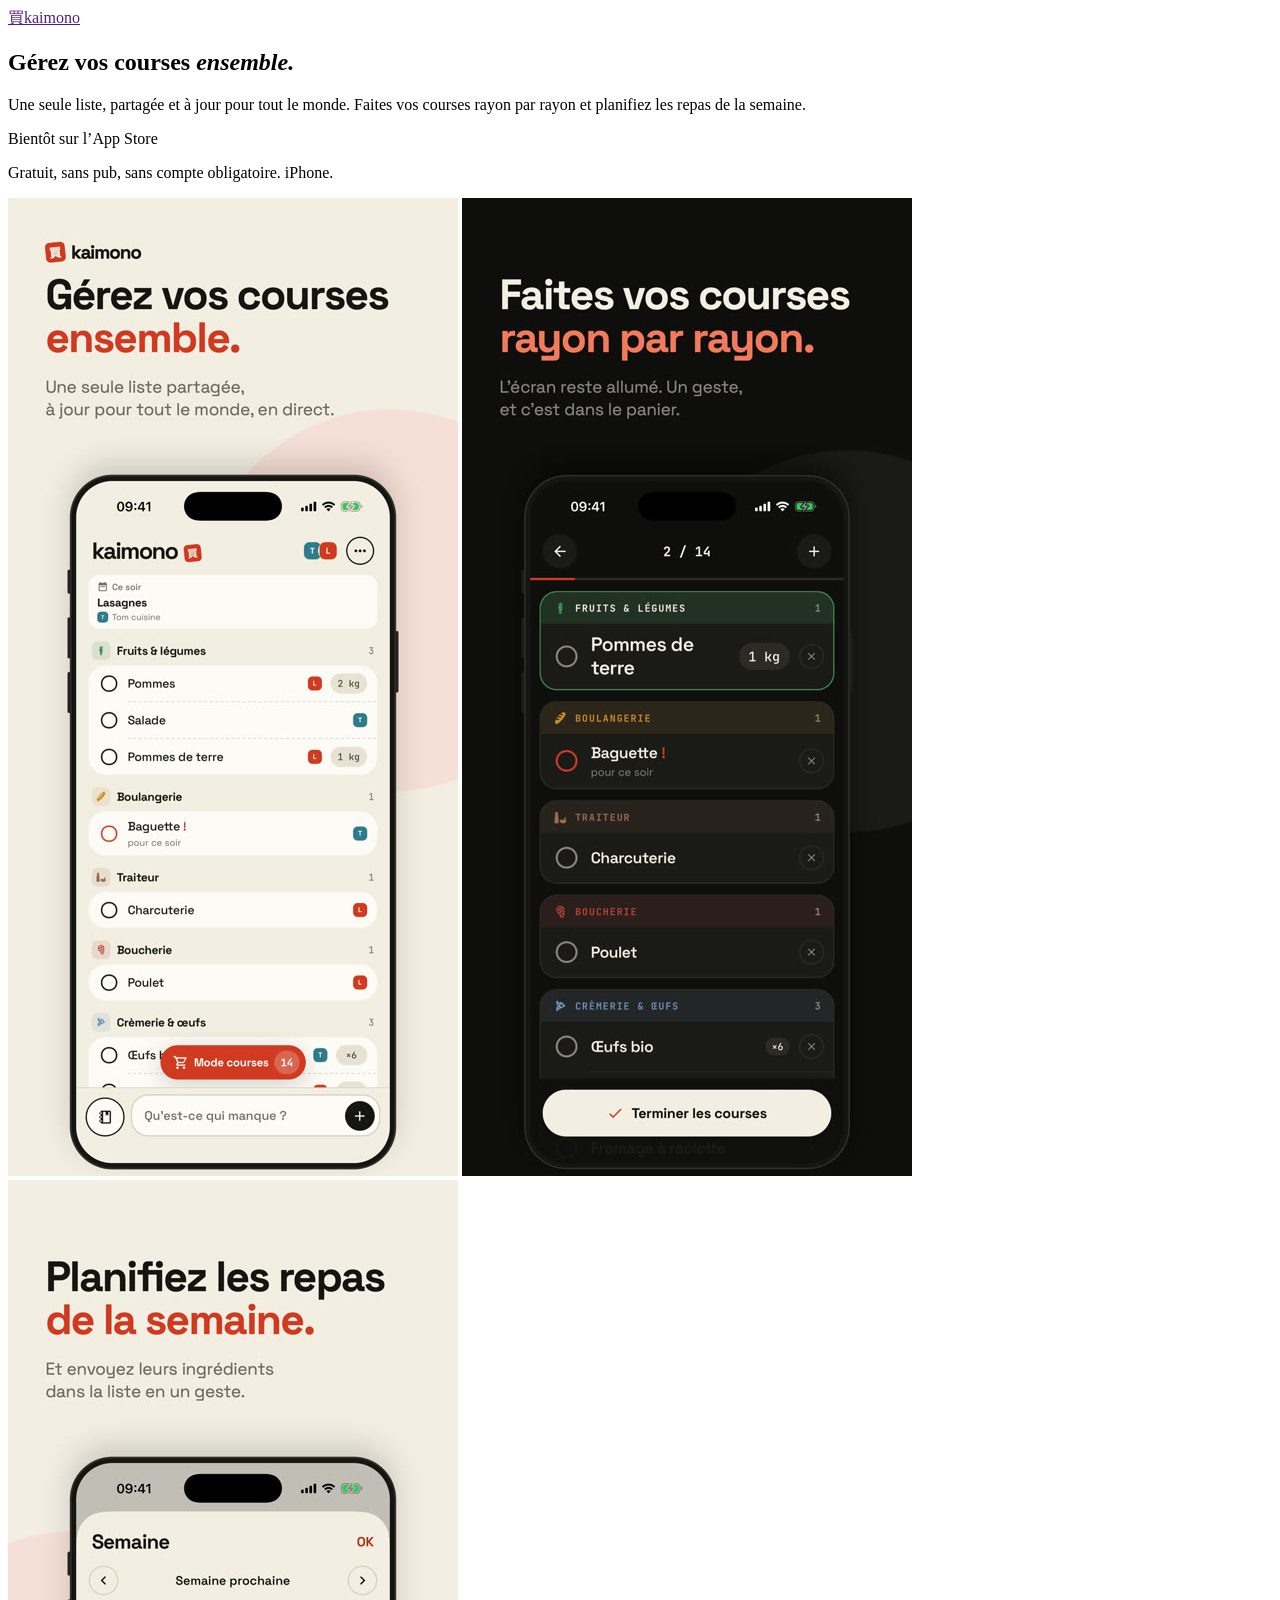
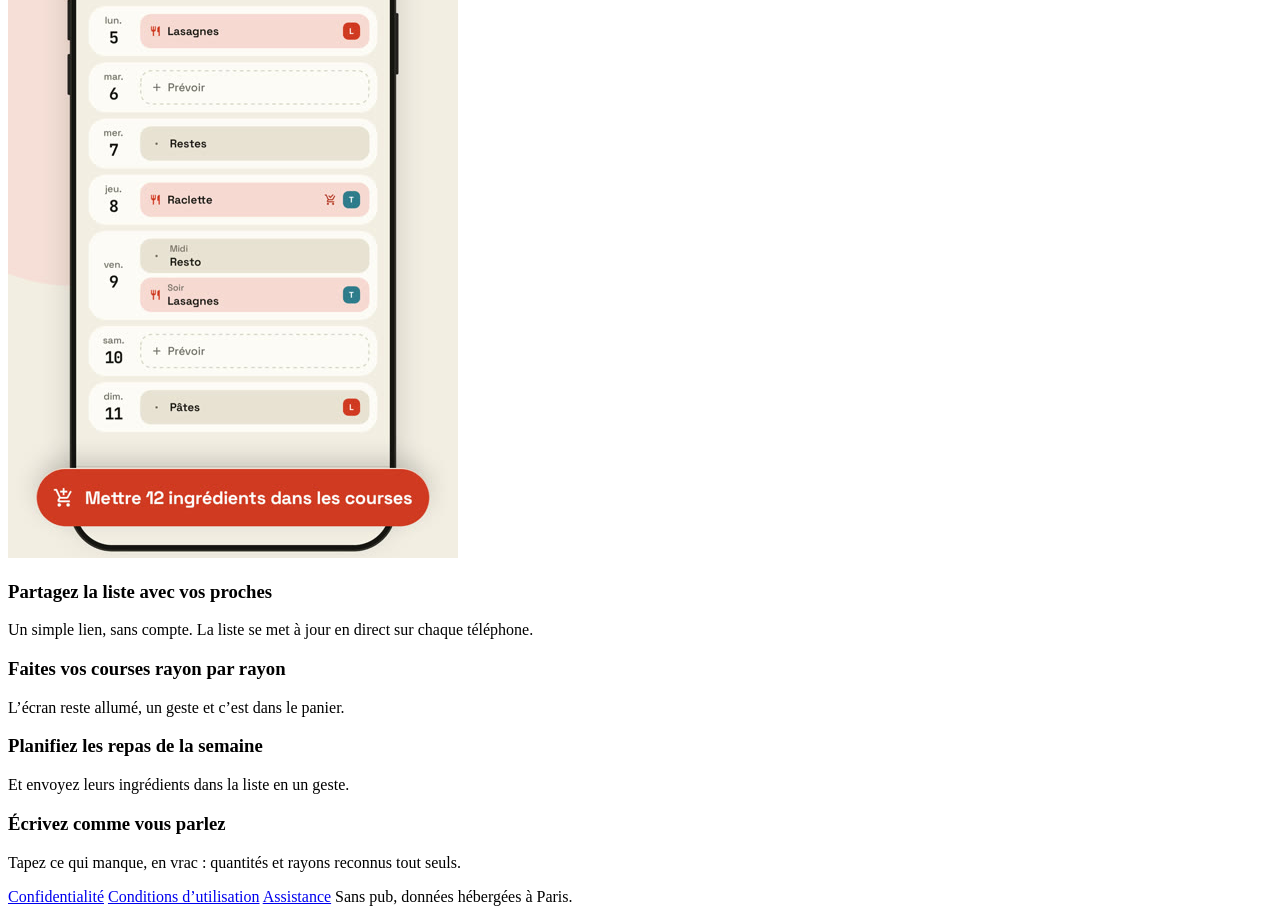
==== index.html @ b1612522 "Site sans budget, « espace » au lieu de « foyer », nouvelles captures Co-Authored-By: Claude Opus 5." ====
<!doctype html>
<html lang="fr">
<head>
<meta charset="utf-8">
<meta name="viewport" content="width=device-width, initial-scale=1, viewport-fit=cover">
<title>kaimono, liste de courses</title>
<meta name="description" content="kaimono, la liste de courses partagée. Gratuit et sans pub.">
<meta name="theme-color" content="#F3EEE3" media="(prefers-color-scheme: light)">
<meta name="theme-color" content="#151412" media="(prefers-color-scheme: dark)">
<link rel="icon" href="assets/icon.png">
<link rel="apple-touch-icon" href="assets/icon.png">
<link rel="preconnect" href="https://fonts.googleapis.com">
<link rel="preconnect" href="https://fonts.gstatic.com" crossorigin>
<link rel="stylesheet" href="https://fonts.googleapis.com/css2?family=JetBrains+Mono:wght@500;700&family=Space+Grotesk:wght@400;500;600;700&display=swap">
<link rel="stylesheet" href="assets/style.css">
</head>
<body>
<header class="bar">
  <a class="brand" href=""><span class="seal" aria-hidden="true">買</span>kaimono</a>
</header>
<main class="wide">

<section class="hero">
  <div class="hero-text">
    <h1>Gérez vos courses <em>ensemble.</em></h1>
    <p class="lede">Une seule liste, partagée et à jour pour tout le monde. Faites vos courses rayon par rayon et planifiez les repas de la semaine.</p>
    <span class="cta soon">Bientôt sur l’App Store</span>
    <p class="small">Gratuit, sans pub, sans compte obligatoire. iPhone.</p>
  </div>
  <div class="shots">
    <img src="assets/01-foyer.jpg" alt="Gérez vos courses ensemble" width="450" height="978">
    <img src="assets/03-rayons.jpg" alt="Faites vos courses rayon par rayon" width="450" height="978">
    <img src="assets/04-repas.jpg" alt="Planifiez les repas de la semaine" width="450" height="978">
  </div>
</section>
<section class="features">
  <div><h3>Partagez la liste avec vos proches</h3><p>Un simple lien, sans compte. La liste se met à jour en direct sur chaque téléphone.</p></div>
  <div><h3>Faites vos courses rayon par rayon</h3><p>L’écran reste allumé, un geste et c’est dans le panier.</p></div>
  <div><h3>Planifiez les repas de la semaine</h3><p>Et envoyez leurs ingrédients dans la liste en un geste.</p></div>
  <div><h3>Écrivez comme vous parlez</h3><p>Tapez ce qui manque, en vrac : quantités et rayons reconnus tout seuls.</p></div>
</section>

</main>
<footer class="foot">
  <a href="confidentialite/">Confidentialité</a>
  <a href="cgu/">Conditions d’utilisation</a>
  <a href="assistance/">Assistance</a>
  <span>Sans pub, données hébergées à Paris.</span>
</footer>
</body>
</html>
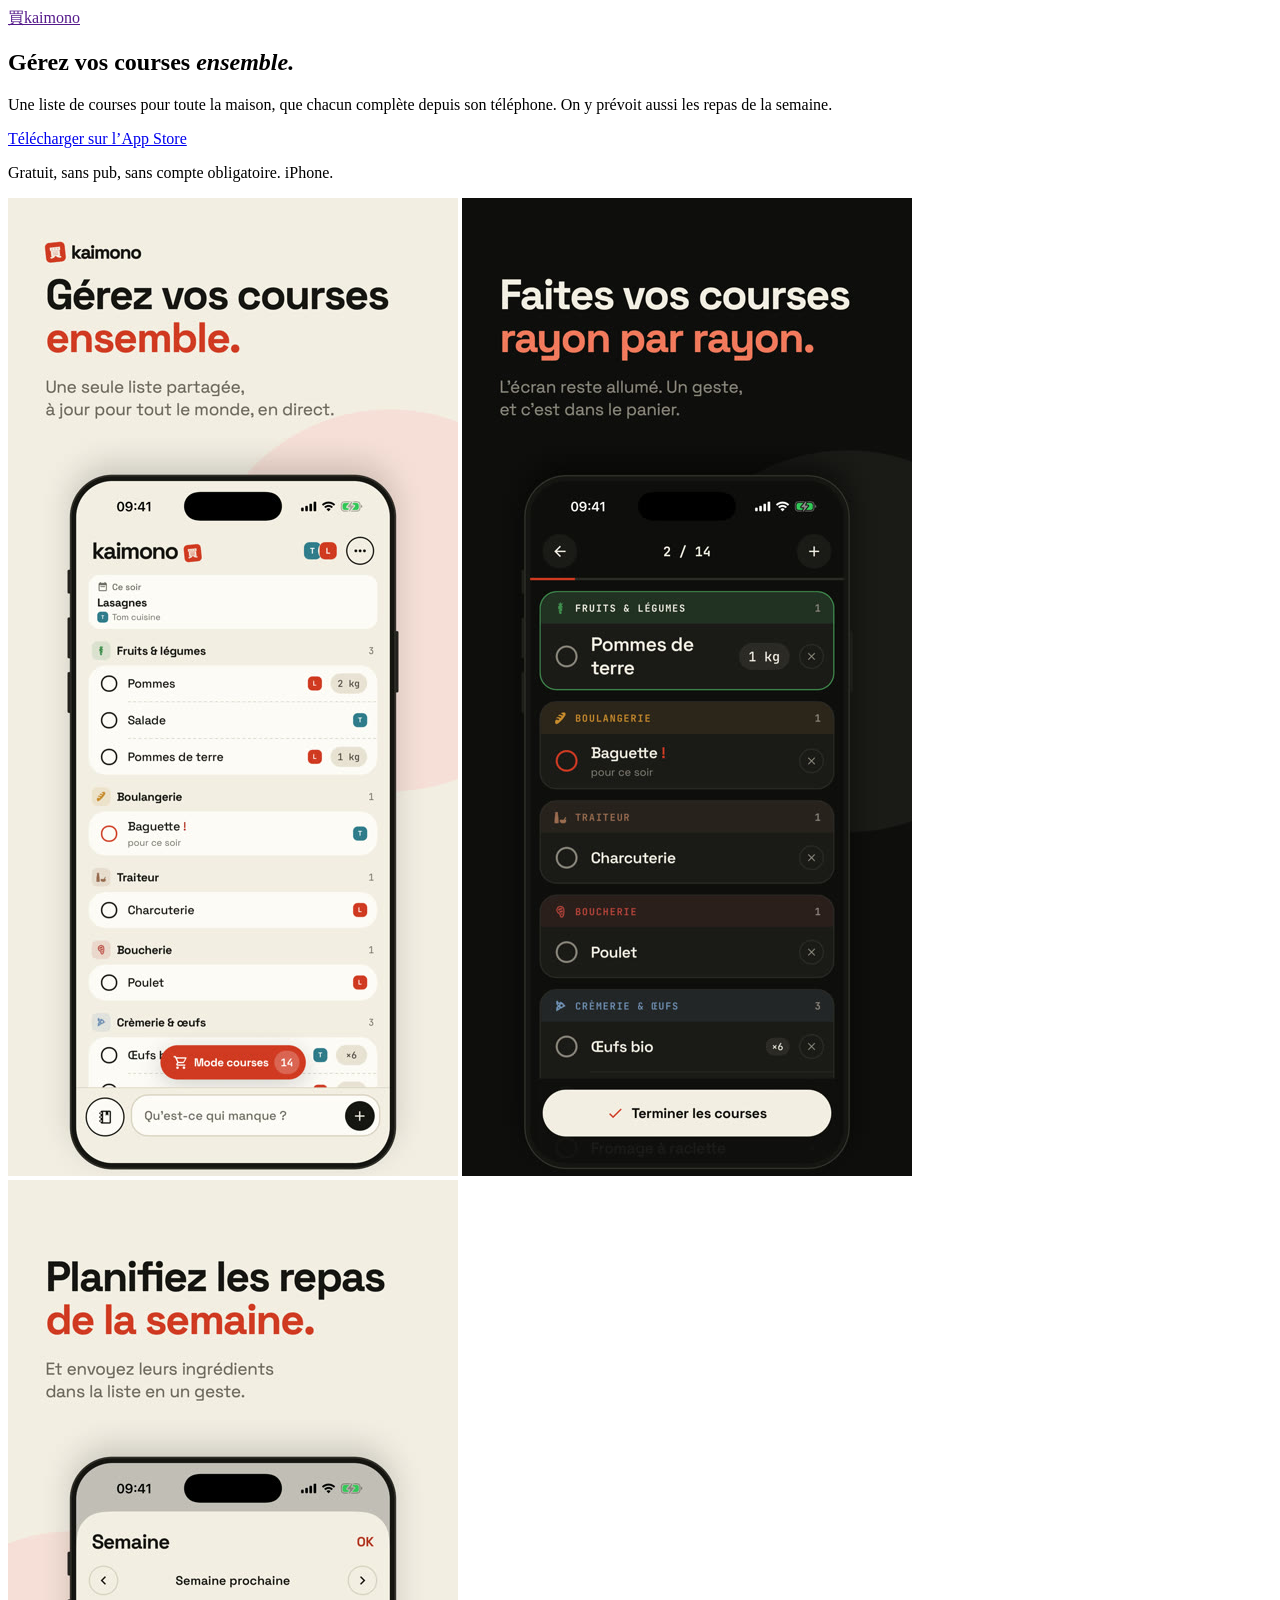
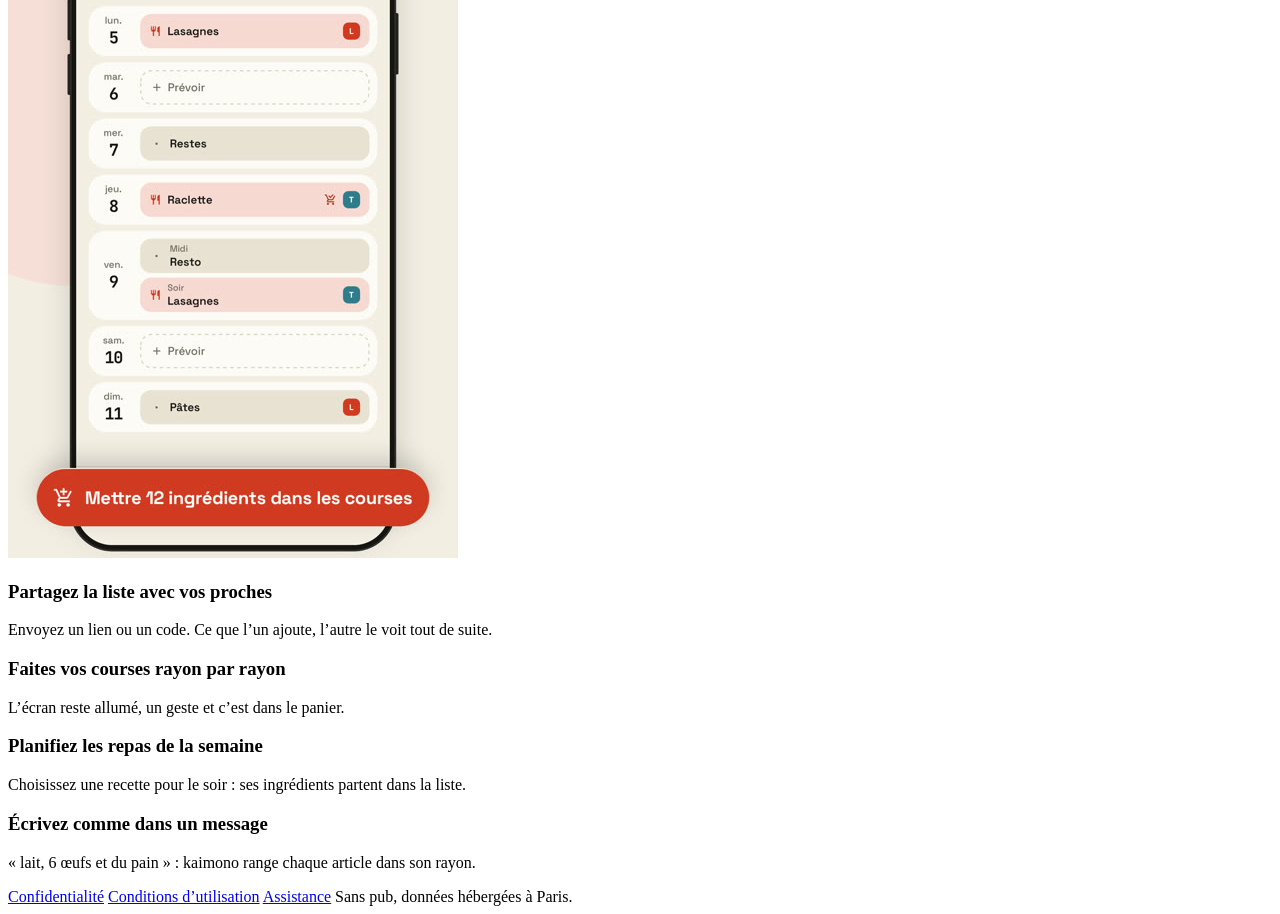
==== commit 269667a4: "Textes revus, lien App Store Co-Authored-By: Claude Opus 5.5 <noreply@anthropic.com>" ====
--- a/index.html
+++ b/index.html
@@ -23,8 +23,8 @@
 <section class="hero">
   <div class="hero-text">
     <h1>Gérez vos courses <em>ensemble.</em></h1>
-    <p class="lede">Une seule liste, partagée et à jour pour tout le monde. Faites vos courses rayon par rayon et planifiez les repas de la semaine.</p>
-    <span class="cta soon">Bientôt sur l’App Store</span>
+    <p class="lede">Une liste de courses pour toute la maison, que chacun complète depuis son téléphone. On y prévoit aussi les repas de la semaine.</p>
+    <a class="cta" href="https://apps.apple.com/fr/app/kaimono-liste-de-courses/id6818076246">Télécharger sur l’App Store</a>
     <p class="small">Gratuit, sans pub, sans compte obligatoire. iPhone.</p>
   </div>
   <div class="shots">
@@ -34,10 +34,10 @@
   </div>
 </section>
 <section class="features">
-  <div><h3>Partagez la liste avec vos proches</h3><p>Un simple lien, sans compte. La liste se met à jour en direct sur chaque téléphone.</p></div>
+  <div><h3>Partagez la liste avec vos proches</h3><p>Envoyez un lien ou un code. Ce que l’un ajoute, l’autre le voit tout de suite.</p></div>
   <div><h3>Faites vos courses rayon par rayon</h3><p>L’écran reste allumé, un geste et c’est dans le panier.</p></div>
-  <div><h3>Planifiez les repas de la semaine</h3><p>Et envoyez leurs ingrédients dans la liste en un geste.</p></div>
-  <div><h3>Écrivez comme vous parlez</h3><p>Tapez ce qui manque, en vrac : quantités et rayons reconnus tout seuls.</p></div>
+  <div><h3>Planifiez les repas de la semaine</h3><p>Choisissez une recette pour le soir : ses ingrédients partent dans la liste.</p></div>
+  <div><h3>Écrivez comme dans un message</h3><p>« lait, 6 œufs et du pain » : kaimono range chaque article dans son rayon.</p></div>
 </section>
 
 </main>
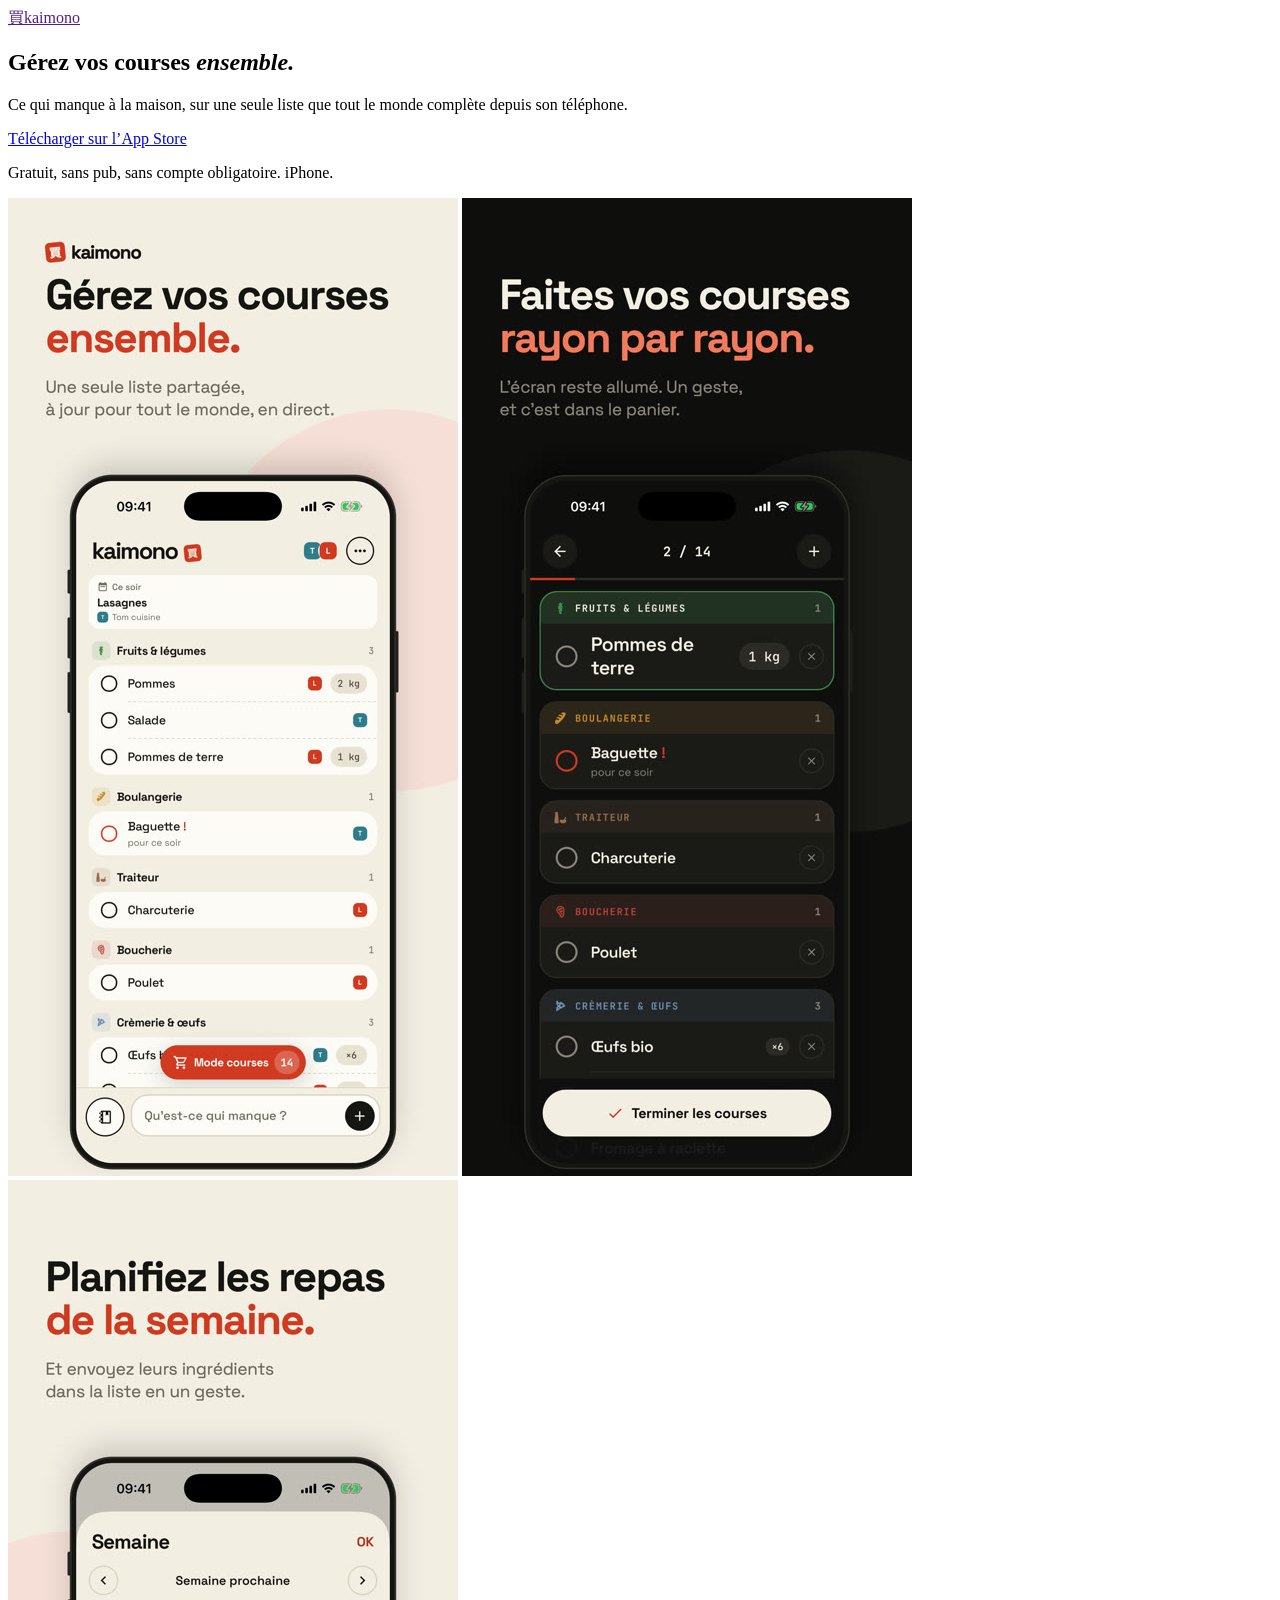
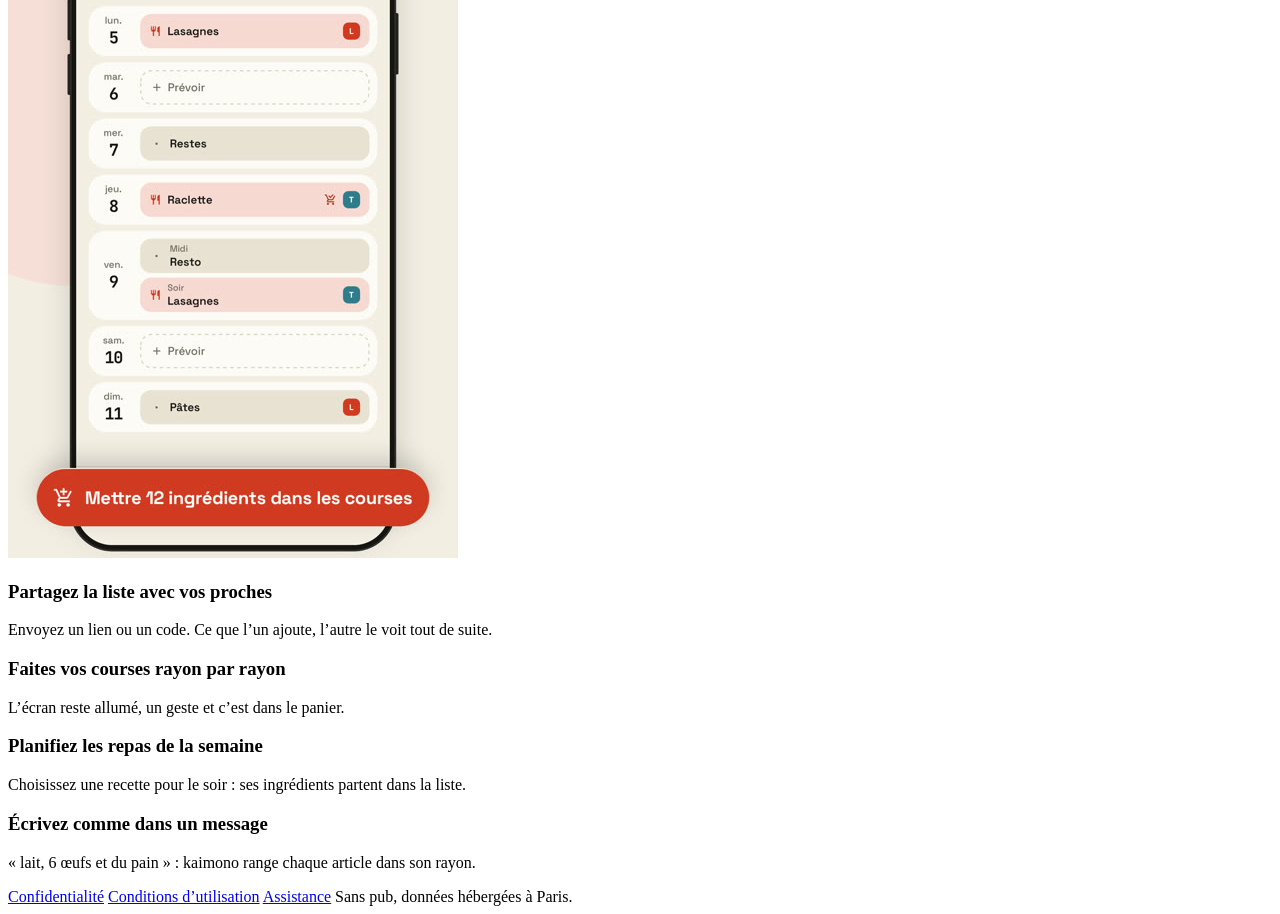
==== commit e0ee6f53: "Accroche du site plus simple Co-Authored-By: Claude Opus 5.5 <noreply@anthropic.com>" ====
--- a/index.html
+++ b/index.html
@@ -23,7 +23,7 @@
 <section class="hero">
   <div class="hero-text">
     <h1>Gérez vos courses <em>ensemble.</em></h1>
-    <p class="lede">Une liste de courses pour toute la maison, que chacun complète depuis son téléphone. On y prévoit aussi les repas de la semaine.</p>
+    <p class="lede">Ce qui manque à la maison, sur une seule liste que tout le monde complète depuis son téléphone.</p>
     <a class="cta" href="https://apps.apple.com/fr/app/kaimono-liste-de-courses/id6818076246">Télécharger sur l’App Store</a>
     <p class="small">Gratuit, sans pub, sans compte obligatoire. iPhone.</p>
   </div>
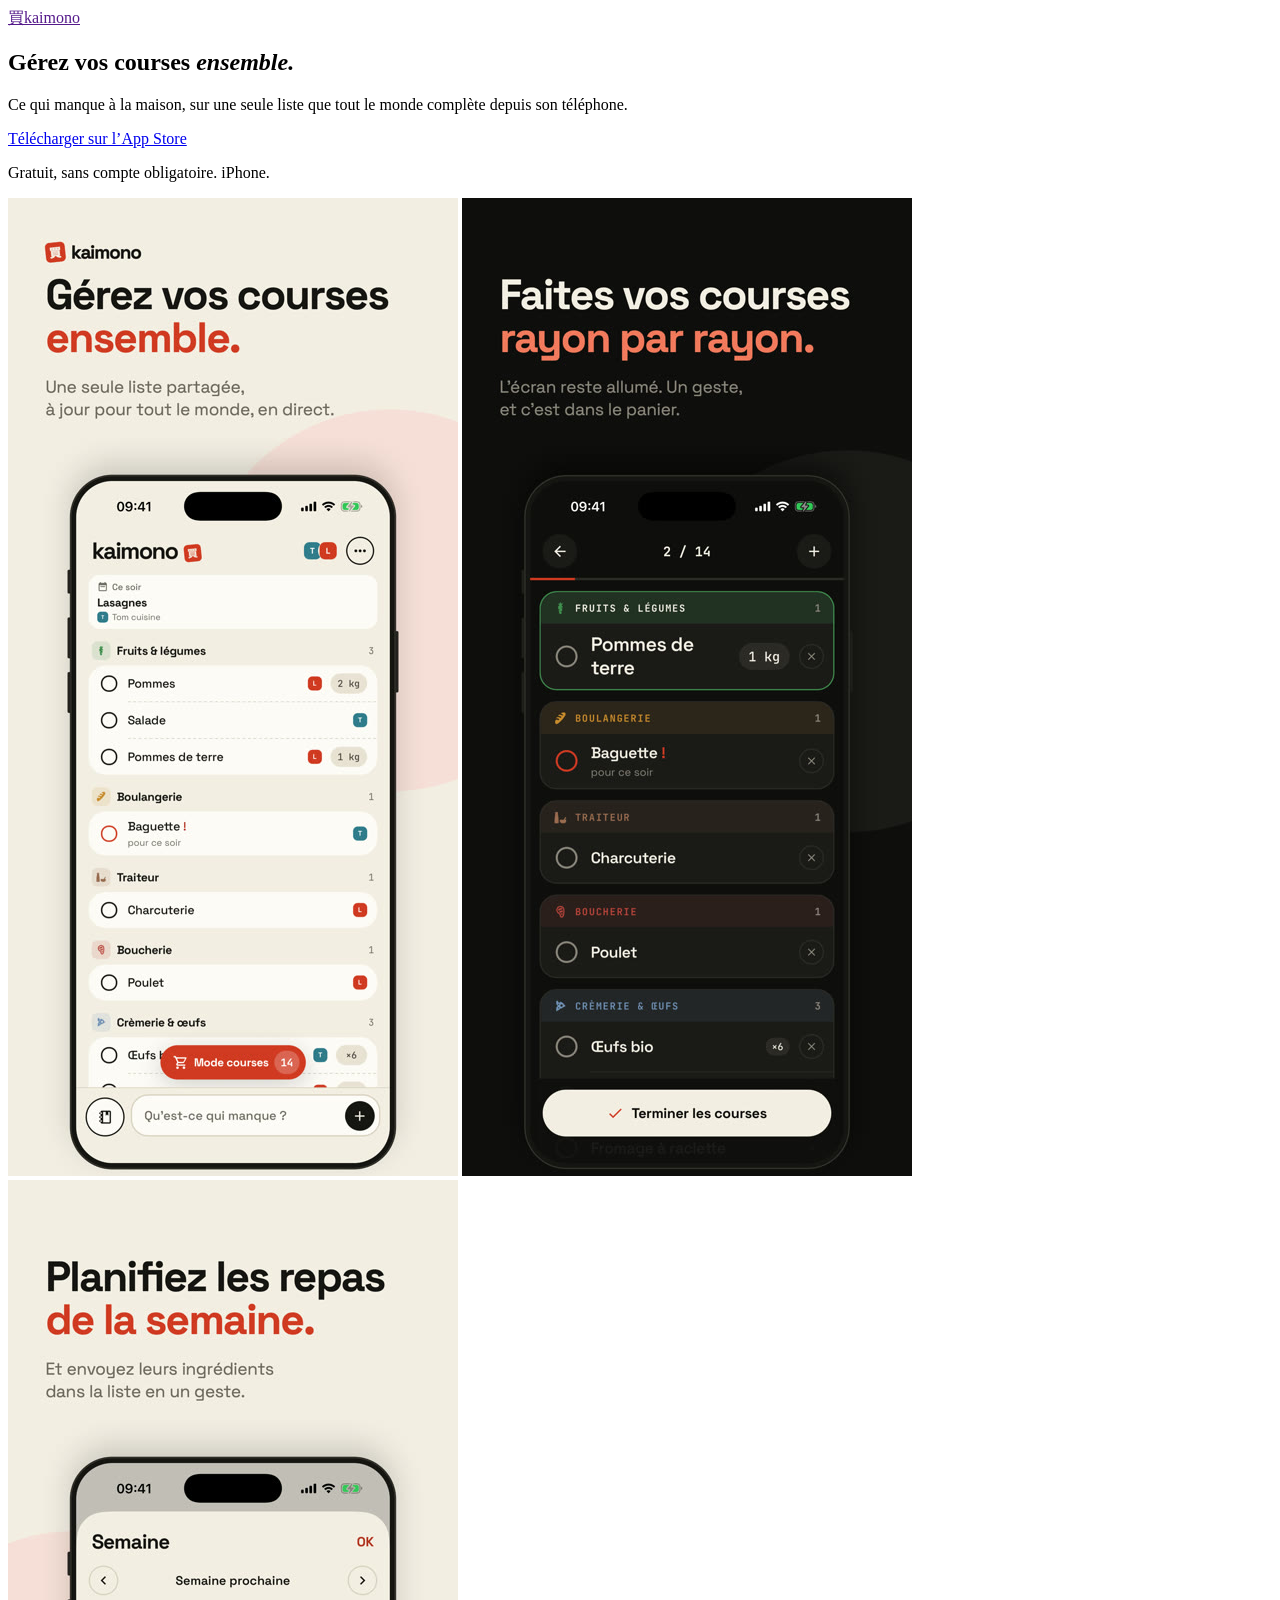
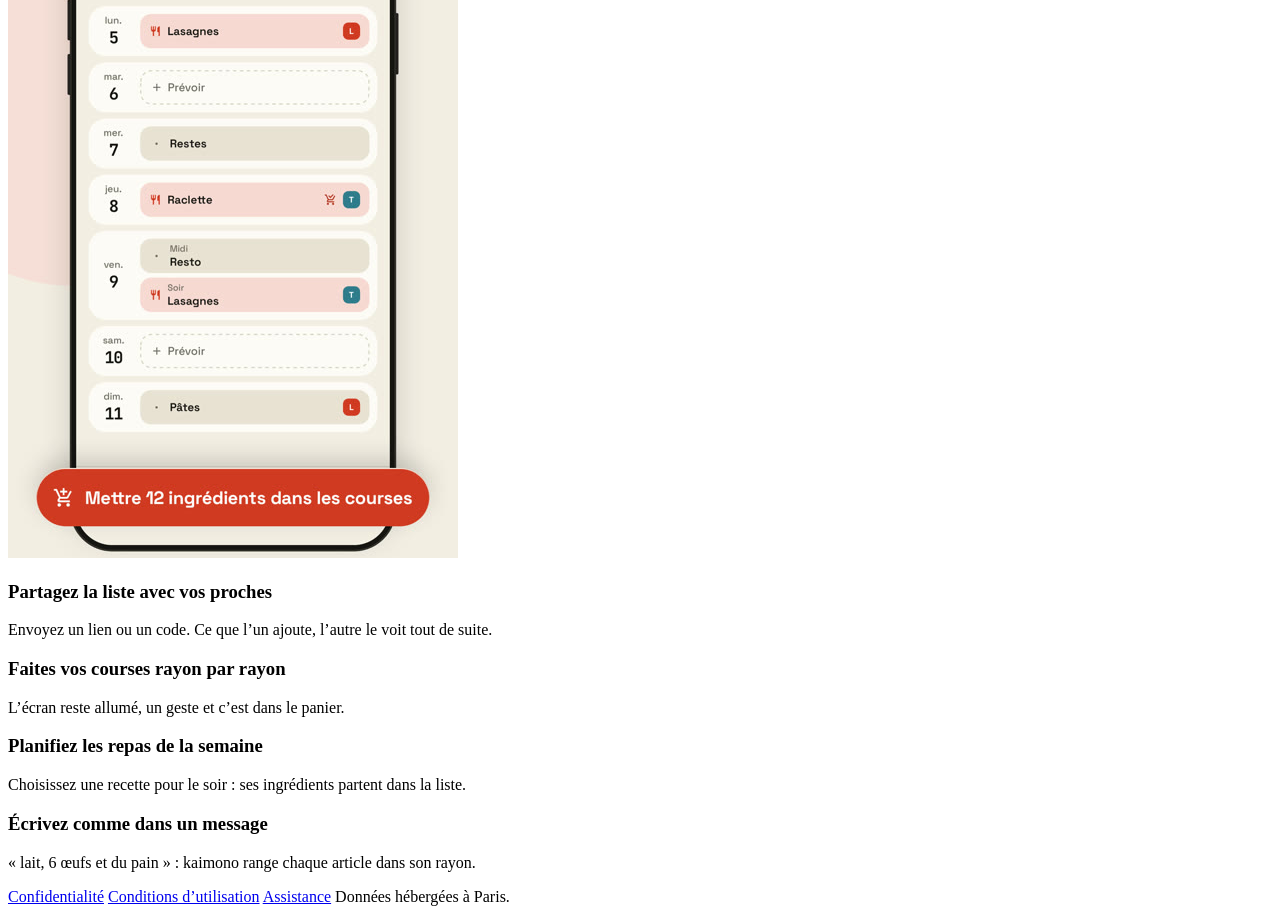
==== commit 4958cc03: "Retire « sans pub » : la version gratuite affiche de la publicité depuis la 1.5.0 Co-Authored-By: Cl" ====
--- a/index.html
+++ b/index.html
@@ -4,7 +4,7 @@
 <meta charset="utf-8">
 <meta name="viewport" content="width=device-width, initial-scale=1, viewport-fit=cover">
 <title>kaimono, liste de courses</title>
-<meta name="description" content="kaimono, la liste de courses partagée. Gratuit et sans pub.">
+<meta name="description" content="kaimono, la liste de courses partagée par toute la maison. Gratuit.">
 <meta name="theme-color" content="#F3EEE3" media="(prefers-color-scheme: light)">
 <meta name="theme-color" content="#151412" media="(prefers-color-scheme: dark)">
 <link rel="icon" href="assets/icon.png">
@@ -25,7 +25,7 @@
     <h1>Gérez vos courses <em>ensemble.</em></h1>
     <p class="lede">Ce qui manque à la maison, sur une seule liste que tout le monde complète depuis son téléphone.</p>
     <a class="cta" href="https://apps.apple.com/fr/app/kaimono-liste-de-courses/id6818076246">Télécharger sur l’App Store</a>
-    <p class="small">Gratuit, sans pub, sans compte obligatoire. iPhone.</p>
+    <p class="small">Gratuit, sans compte obligatoire. iPhone.</p>
   </div>
   <div class="shots">
     <img src="assets/01-foyer.jpg" alt="Gérez vos courses ensemble" width="450" height="978">
@@ -45,7 +45,7 @@
   <a href="confidentialite/">Confidentialité</a>
   <a href="cgu/">Conditions d’utilisation</a>
   <a href="assistance/">Assistance</a>
-  <span>Sans pub, données hébergées à Paris.</span>
+  <span>Données hébergées à Paris.</span>
 </footer>
 </body>
 </html>
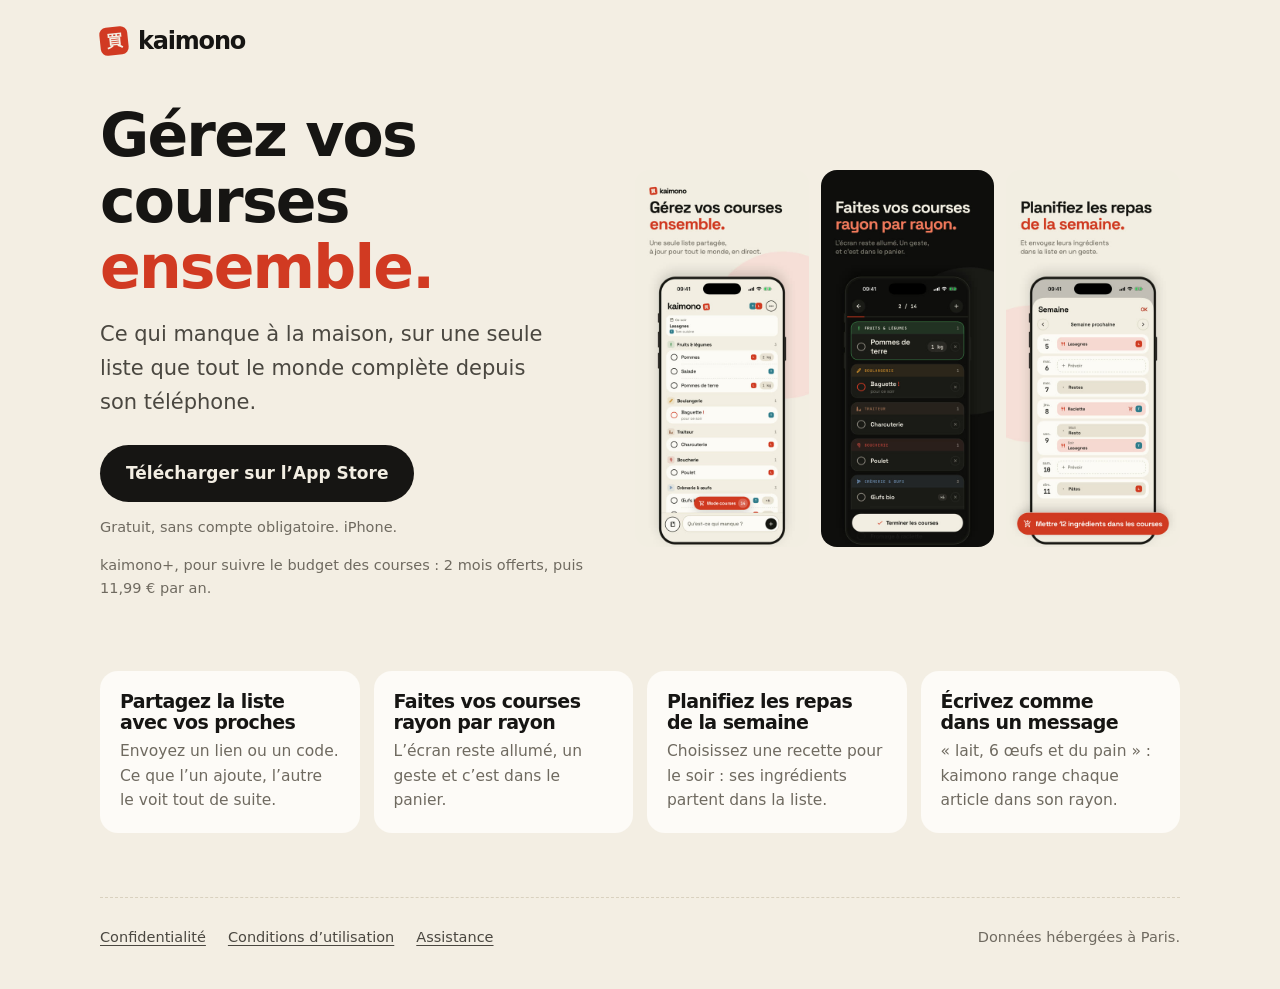
==== commit c766839a: "kaimono+ à 11,99 € par an, compte nécessaire pour s'abonner (CGU du 4 novembre 2026) Co-Authored-By:" ====
--- a/index.html
+++ b/index.html
@@ -26,6 +26,7 @@
     <p class="lede">Ce qui manque à la maison, sur une seule liste que tout le monde complète depuis son téléphone.</p>
     <a class="cta" href="https://apps.apple.com/fr/app/kaimono-liste-de-courses/id6818076246">Télécharger sur l’App Store</a>
     <p class="small">Gratuit, sans compte obligatoire. iPhone.</p>
+    <p class="small">kaimono+, pour suivre le budget des courses : 2 mois offerts, puis 11,99 € par an.</p>
   </div>
   <div class="shots">
     <img src="assets/01-foyer.jpg" alt="Gérez vos courses ensemble" width="450" height="978">
--- a/assets/style.css
+++ b/assets/style.css
@@ -0,0 +1,64 @@
+/* Site kaimono : même papier, même encre, même vermillon que l'app. */
+:root {
+  --paper: #F3EEE3; --card: #FDFBF7; --ink: #161513; --soft: #4A4740; --mute: #6F6A60;
+  --line: #D9D1BF; --shu: #D13A22; --shu-ink: #B3301C;
+  --sans: "Space Grotesk", ui-sans-serif, system-ui, -apple-system, sans-serif;
+  --mono: "JetBrains Mono", ui-monospace, Menlo, monospace;
+  color-scheme: light;
+}
+@media (prefers-color-scheme: dark) {
+  :root { --paper: #151412; --card: #1E1C19; --ink: #F1ECE2; --soft: #C9C3B7; --mute: #9B958A; --line: #3A3630; --shu-ink: #F2795C; color-scheme: dark; }
+}
+* { box-sizing: border-box; }
+html, body { margin: 0; }
+body { background: var(--paper); color: var(--ink); font: 17px/1.6 var(--sans); -webkit-font-smoothing: antialiased; padding-inline: 20px; }
+a { color: var(--shu-ink); text-underline-offset: 3px; }
+h1, h2, h3 { letter-spacing: -0.03em; line-height: 1.1; text-wrap: balance; }
+h1 { font-size: clamp(34px, 6vw, 60px); margin: 0 0 18px; }
+h2 { font-size: 23px; margin: 36px 0 8px; }
+h3 { font-size: 19px; margin: 0 0 6px; }
+em { font-style: normal; color: var(--shu); }
+.bar { max-width: 1080px; margin: 0 auto; padding-block: 22px; }
+.brand { display: inline-flex; align-items: center; gap: 10px; font-weight: 700; font-size: 24px; letter-spacing: -0.05em; color: var(--ink); text-decoration: none; }
+.seal { width: 28px; height: 28px; border-radius: 7px; background: var(--shu); color: #F3EEE3; display: grid; place-items: center; font-size: 16px; font-weight: 800; transform: rotate(-6deg); font-family: "Hiragino Sans", "Noto Sans JP", sans-serif; }
+main.doc { max-width: 720px; margin: 0 auto; padding-block: 24px 64px; }
+main.doc p, main.doc li { color: var(--soft); }
+main.wide { max-width: 1080px; margin: 0 auto; padding-block: 20px 64px; }
+.hero { display: grid; grid-template-columns: minmax(0, 1fr) minmax(0, 1.1fr); gap: 40px; align-items: center; }
+.lede { font-size: 21px; color: var(--soft); max-width: 34ch; margin: 0 0 26px; }
+.cta { display: inline-block; background: var(--ink); color: var(--paper); text-decoration: none; font-weight: 600; padding: 15px 26px; border-radius: 999px; }
+.cta.soon { background: var(--shu); color: #fff; }
+.small { color: var(--mute); font-size: 14.5px; margin-top: 14px; }
+.shots { display: grid; grid-template-columns: repeat(3, minmax(0, 1fr)); gap: 12px; }
+.shots img { width: 100%; height: auto; border-radius: 16px; display: block; }
+.features { display: grid; grid-template-columns: repeat(auto-fit, minmax(220px, 1fr)); gap: 14px; margin-top: 56px; }
+.features div { background: var(--card); border-radius: 18px; padding: 20px; }
+.features p { color: var(--mute); margin: 0; font-size: 15.5px; }
+.table { overflow-x: auto; background: var(--card); border-radius: 14px; margin: 14px 0; }
+table { border-collapse: collapse; width: 100%; font-size: 15px; }
+th, td { text-align: left; padding: 10px 14px; border-top: 1px dashed var(--line); vertical-align: top; }
+thead th { border-top: 0; font-family: var(--mono); font-size: 12px; text-transform: uppercase; letter-spacing: 0.06em; color: var(--mute); }
+code { font-family: var(--mono); font-size: 0.9em; }
+.join { text-align: center; padding-top: 40px; }
+.join .code { font-family: var(--mono); font-size: 20px; color: var(--ink); }
+.foot { max-width: 1080px; margin: 0 auto; padding-block: 28px 40px; border-top: 1px dashed var(--line); display: flex; flex-wrap: wrap; gap: 10px 22px; font-size: 14.5px; color: var(--mute); }
+.foot a { color: var(--soft); }
+.foot span { margin-left: auto; }
+@media (max-width: 760px) {
+  .hero { grid-template-columns: 1fr; }
+  .foot span { margin-left: 0; }
+}
+
+/* Recette partagée (/recette/) */
+.recipe { max-width: 640px; margin: 0 auto; padding-top: 28px; }
+.recipe h1 { margin-bottom: 4px; }
+.recipe h2 { font-size: 20px; margin: 28px 0 8px; }
+.recipe .from { font-family: var(--mono); font-size: 13px; text-transform: uppercase; letter-spacing: 0.06em; color: var(--shu-ink); margin: 0 0 8px; }
+.recipe .meta { color: var(--mute); margin: 0 0 18px; }
+.ingredients { list-style: none; padding: 0; margin: 0 0 18px; background: var(--card); border-radius: 18px; }
+.ingredients li { display: flex; justify-content: space-between; gap: 16px; padding: 12px 18px; border-top: 1px dashed var(--line); color: var(--ink); }
+.ingredients li:first-child { border-top: 0; }
+.ingredients .qty { font-family: var(--mono); font-size: 15px; color: var(--soft); white-space: nowrap; }
+.steps { padding-left: 22px; }
+.steps li { margin-bottom: 8px; }
+.recipe .add { text-align: center; margin-top: 32px; }
